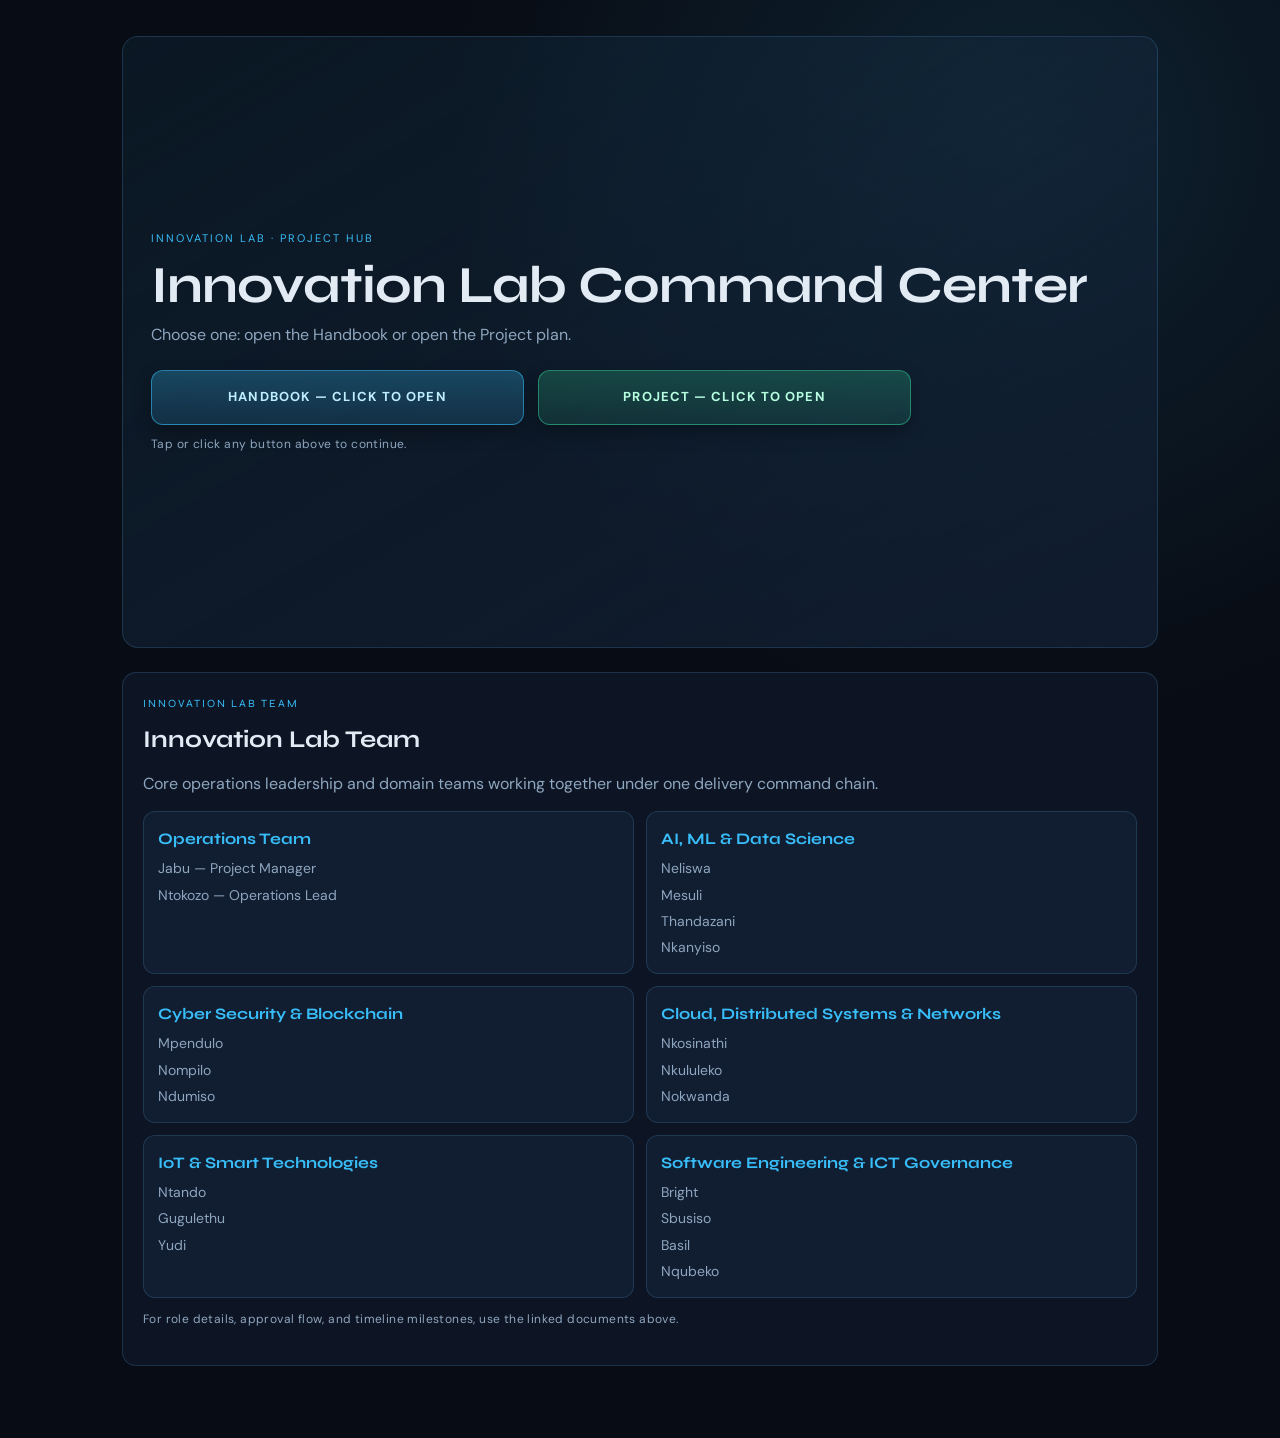
==== index.html @ 0b96ee9b "project" ====
<!DOCTYPE html>
<html lang="en">
<head>
<meta charset="UTF-8">
<meta name="viewport" content="width=device-width, initial-scale=1.0">
<title>Innovation Lab Hub</title>
<meta name="description" content="Innovation Lab project hub with quick access to the Operations Handbook, AgriChain AI plan, and team structure.">
<meta name="keywords" content="Innovation Lab, project hub, operations handbook, AgriChain AI, team structure">
<meta name="author" content="Innovation Lab Operations Team">
<meta name="robots" content="index, follow">
<meta name="theme-color" content="#080c14">
<link rel="icon" type="image/svg+xml" href="data:image/svg+xml,%3Csvg xmlns='http://www.w3.org/2000/svg' viewBox='0 0 64 64'%3E%3Crect width='64' height='64' rx='12' fill='%23080c14'/%3E%3Cpath d='M16 48V16h7l18 20V16h7v32h-7L23 28v20z' fill='%2338bdf8'/%3E%3C/svg%3E">
<link href="https://fonts.googleapis.com/css2?family=Syne:wght@500;700;800&family=DM+Sans:wght@400;500;700&display=swap" rel="stylesheet">
<style>
  :root {
    --bg: #080c14;
    --surface: #0d1524;
    --surface2: #111d30;
    --border: rgba(99,179,237,0.18);
    --accent: #38bdf8;
    --accent2: #34d399;
    --text: #e2eaf4;
    --muted: #8ea6bf;
  }

  * { box-sizing: border-box; margin: 0; padding: 0; }

  body {
    font-family: 'DM Sans', sans-serif;
    background: radial-gradient(circle at 80% 10%, rgba(56,189,248,0.12), transparent 35%), var(--bg);
    color: var(--text);
    line-height: 1.6;
    min-height: 100vh;
  }

  .wrap {
    max-width: 1080px;
    margin: 0 auto;
    padding: 36px 22px 56px;
  }

  .hero {
    border: 1px solid var(--border);
    border-radius: 16px;
    padding: 32px 28px;
    background: linear-gradient(150deg, rgba(56,189,248,0.07), rgba(17,29,48,0.9));
    margin-bottom: 24px;
    min-height: 68vh;
    display: flex;
    flex-direction: column;
    justify-content: center;
  }

  .eyebrow {
    font-size: 11px;
    letter-spacing: 2px;
    text-transform: uppercase;
    color: var(--accent);
    margin-bottom: 10px;
  }

  h1 {
    font-family: 'Syne', sans-serif;
    font-size: clamp(34px, 6vw, 52px);
    line-height: 1.05;
    letter-spacing: -1px;
    margin-bottom: 10px;
  }

  .sub {
    color: var(--muted);
    max-width: 720px;
    margin-bottom: 22px;
  }

  .actions {
    display: grid;
    grid-template-columns: repeat(2, minmax(0, 1fr));
    gap: 14px;
    max-width: 760px;
  }

  .btn {
    display: inline-flex;
    align-items: center;
    justify-content: center;
    text-decoration: none;
    padding: 16px 18px;
    border-radius: 12px;
    font-size: 13px;
    letter-spacing: 1.1px;
    font-weight: 700;
    text-transform: uppercase;
    border: 1px solid transparent;
    transition: all 0.2s ease;
    cursor: pointer;
    box-shadow: 0 8px 18px rgba(0,0,0,0.28);
  }

  .btn-primary {
    background: linear-gradient(180deg, rgba(56,189,248,0.28), rgba(56,189,248,0.14));
    border-color: rgba(56,189,248,0.55);
    color: #bfefff;
  }

  .btn-secondary {
    background: linear-gradient(180deg, rgba(52,211,153,0.24), rgba(52,211,153,0.12));
    border-color: rgba(52,211,153,0.5);
    color: #b8ffe2;
  }

  .btn:hover {
    filter: brightness(1.08);
    transform: translateY(-2px) scale(1.01);
    box-shadow: 0 12px 22px rgba(0,0,0,0.35);
  }

  .btn:active {
    transform: translateY(0);
    box-shadow: 0 6px 14px rgba(0,0,0,0.28);
  }

  .section {
    background: var(--surface);
    border: 1px solid var(--border);
    border-radius: 14px;
    padding: 22px 20px;
    margin-bottom: 16px;
  }

  .team-title {
    font-family: 'Syne', sans-serif;
    font-size: 11px;
    letter-spacing: 2px;
    text-transform: uppercase;
    color: var(--accent);
    margin-bottom: 8px;
  }

  .tap-hint {
    margin-top: 10px;
    font-size: 12px;
    color: var(--muted);
    letter-spacing: 0.4px;
  }

  .section h2 {
    font-family: 'Syne', sans-serif;
    font-size: 24px;
    margin-bottom: 12px;
  }

  .section p {
    color: var(--muted);
    margin-bottom: 14px;
  }

  .grid {
    display: grid;
    grid-template-columns: repeat(2, minmax(0, 1fr));
    gap: 12px;
  }

  .card {
    background: var(--surface2);
    border: 1px solid var(--border);
    border-radius: 12px;
    padding: 14px;
  }

  .card h3 {
    font-family: 'Syne', sans-serif;
    font-size: 16px;
    margin-bottom: 6px;
    color: var(--accent);
  }

  .card ul {
    list-style: none;
    color: var(--muted);
    font-size: 14px;
    display: flex;
    flex-direction: column;
    gap: 4px;
  }

  .footer-note {
    margin-top: 12px;
    font-size: 12px;
    color: var(--muted);
    letter-spacing: 0.4px;
  }

  @media (max-width: 760px) {
    .wrap { padding: 24px 16px 40px; }
    .hero {
      padding: 24px 18px;
      min-height: 86vh;
      justify-content: flex-start;
    }
    .sub { font-size: 14px; margin-bottom: 16px; }
    .actions { grid-template-columns: 1fr; width: 100%; gap: 10px; }
    .grid { grid-template-columns: 1fr; }
    .btn { width: 100%; min-height: 54px; font-size: 14px; }
    .section { padding: 18px 14px; }
  }
</style>
</head>
<body>
  <main class="wrap">
    <section class="hero">
      <div class="eyebrow">Innovation Lab · Project Hub</div>
      <h1>Innovation Lab Command Center</h1>
      <p class="sub">Choose one: open the Handbook or open the Project plan.</p>
      <div class="actions">
        <a class="btn btn-primary" href="innovation_lab_handbook.html">Handbook — Click to Open</a>
        <a class="btn btn-secondary" href="agrichain.html">Project — Click to Open</a>
      </div>
      <p class="tap-hint">Tap or click any button above to continue.</p>
    </section>

    <section class="section">
      <div class="team-title">Innovation Lab Team</div>
      <h2>Innovation Lab Team</h2>
      <p>Core operations leadership and domain teams working together under one delivery command chain.</p>
      <div class="grid">
        <article class="card">
          <h3>Operations Team</h3>
          <ul>
            <li>Jabu — Project Manager</li>
            <li>Ntokozo — Operations Lead</li>
          </ul>
        </article>
        <article class="card">
          <h3>AI, ML &amp; Data Science</h3>
          <ul>
            <li>Neliswa</li>
            <li>Mesuli</li>
            <li>Thandazani</li>
            <li>Nkanyiso</li>
          </ul>
        </article>
        <article class="card">
          <h3>Cyber Security &amp; Blockchain</h3>
          <ul>
            <li>Mpendulo</li>
            <li>Nompilo</li>
            <li>Ndumiso</li>
          </ul>
        </article>
        <article class="card">
          <h3>Cloud, Distributed Systems &amp; Networks</h3>
          <ul>
            <li>Nkosinathi</li>
            <li>Nkululeko</li>
            <li>Nokwanda</li>
          </ul>
        </article>
        <article class="card">
          <h3>IoT &amp; Smart Technologies</h3>
          <ul>
            <li>Ntando</li>
            <li>Gugulethu</li>
            <li>Yudi</li>
          </ul>
        </article>
        <article class="card">
          <h3>Software Engineering &amp; ICT Governance</h3>
          <ul>
            <li>Bright</li>
            <li>Sbusiso</li>
            <li>Basil</li>
            <li>Nqubeko</li>
          </ul>
        </article>
      </div>
      <p class="footer-note">For role details, approval flow, and timeline milestones, use the linked documents above.</p>
    </section>
  </main>
</body>
</html>
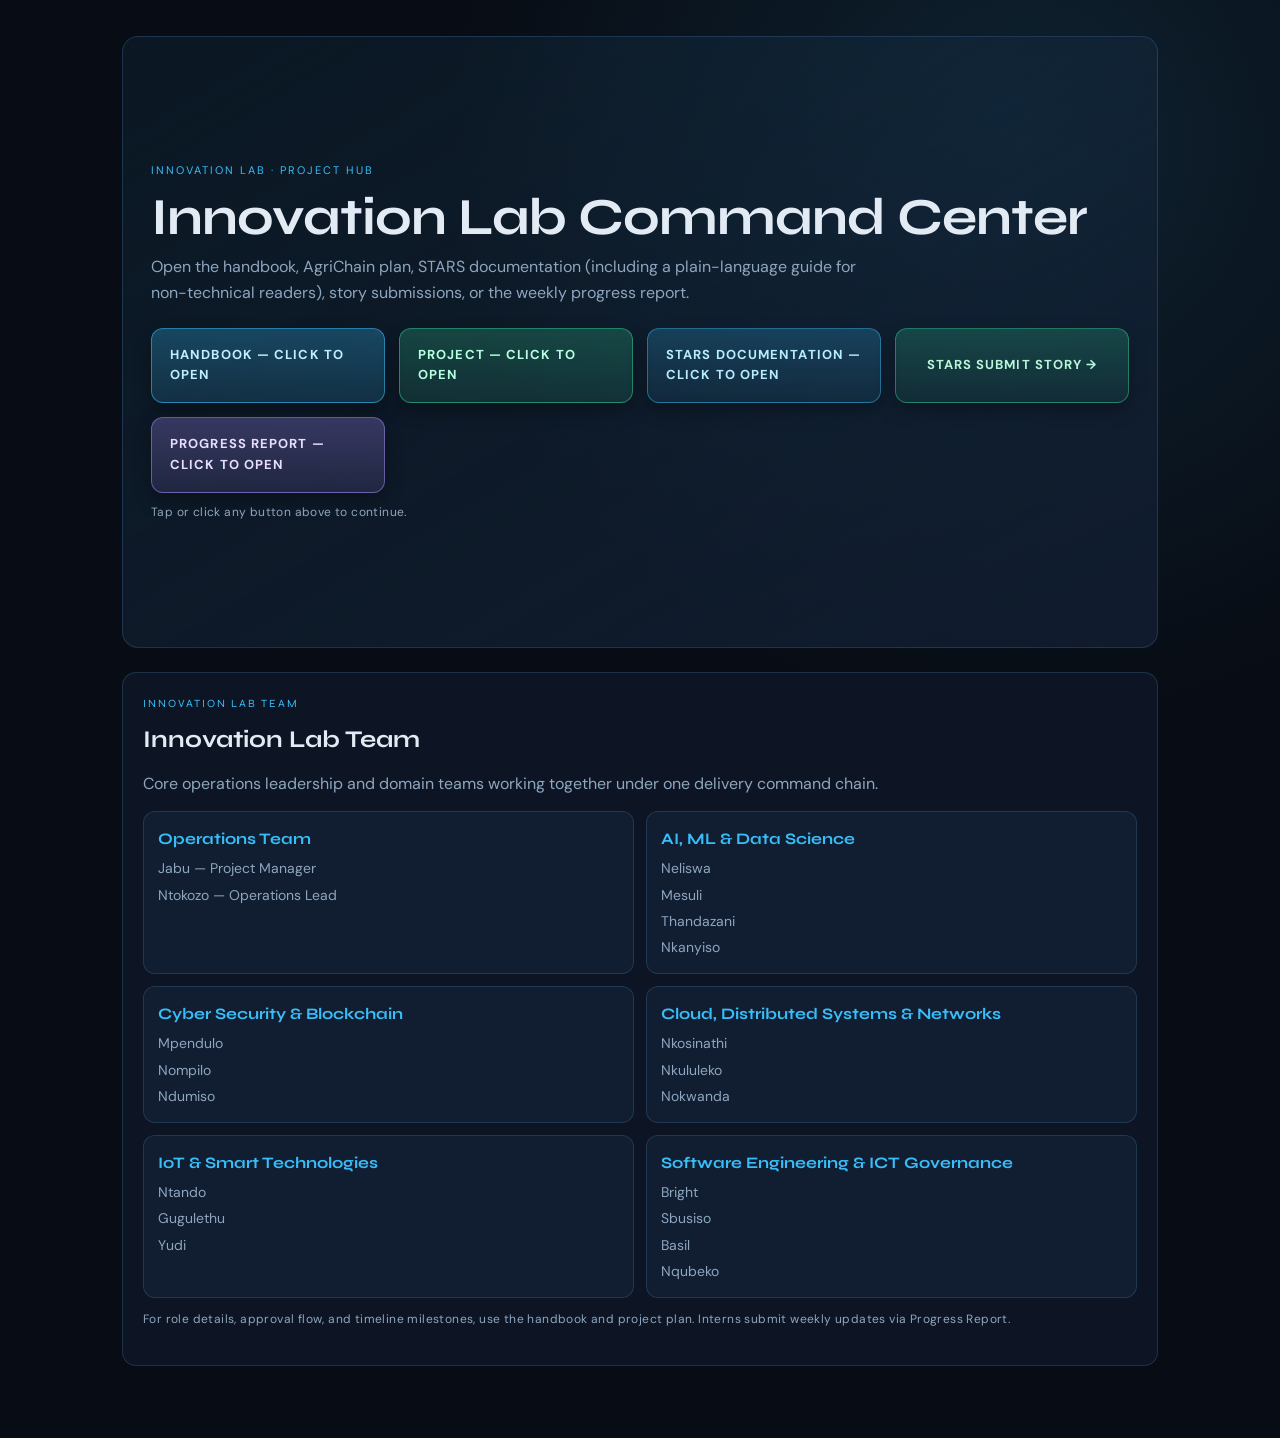
==== commit 277a5169: "ALL" ====
--- a/index.html
+++ b/index.html
@@ -4,7 +4,7 @@
 <meta charset="UTF-8">
 <meta name="viewport" content="width=device-width, initial-scale=1.0">
 <title>Innovation Lab Hub</title>
-<meta name="description" content="Innovation Lab project hub with quick access to the Operations Handbook, AgriChain AI plan, and team structure.">
+<meta name="description" content="Innovation Lab project hub with quick access to the Operations Handbook, AgriChain plan, intern progress reporting, and team structure.">
 <meta name="keywords" content="Innovation Lab, project hub, operations handbook, AgriChain AI, team structure">
 <meta name="author" content="Innovation Lab Operations Team">
 <meta name="robots" content="index, follow">
@@ -75,9 +75,9 @@
 
   .actions {
     display: grid;
-    grid-template-columns: repeat(2, minmax(0, 1fr));
+    grid-template-columns: repeat(auto-fit, minmax(200px, 1fr));
     gap: 14px;
-    max-width: 760px;
+    max-width: 100%;
   }
 
   .btn {
@@ -109,6 +109,18 @@
     color: #b8ffe2;
   }
 
+  .btn-report {
+    background: linear-gradient(180deg, rgba(167,139,250,0.28), rgba(167,139,250,0.12));
+    border-color: rgba(167,139,250,0.5);
+    color: #e9ddff;
+  }
+
+  .btn-stars {
+    background: linear-gradient(180deg, rgba(56,189,248,0.22), rgba(56,189,248,0.08));
+    border-color: rgba(56,189,248,0.45);
+    color: #b8ecff;
+  }
+
   .btn:hover {
     filter: brightness(1.08);
     transform: translateY(-2px) scale(1.01);
@@ -211,10 +223,13 @@
     <section class="hero">
       <div class="eyebrow">Innovation Lab · Project Hub</div>
       <h1>Innovation Lab Command Center</h1>
-      <p class="sub">Choose one: open the Handbook or open the Project plan.</p>
+      <p class="sub">Open the handbook, AgriChain plan, STARS documentation (including a plain-language guide for non-technical readers), story submissions, or the weekly progress report.</p>
       <div class="actions">
         <a class="btn btn-primary" href="innovation_lab_handbook.html">Handbook — Click to Open</a>
         <a class="btn btn-secondary" href="agrichain.html">Project — Click to Open</a>
+        <a class="btn btn-stars" href="stars-supabase.html">STARS Documentation — Click to Open</a>
+        <a class="btn btn-stars" href="stars-submit.html" style="background:linear-gradient(180deg,rgba(52,211,153,0.22),rgba(52,211,153,0.08));border-color:rgba(52,211,153,0.45);color:#b8f5d8">STARS Submit Story →</a>
+        <a class="btn btn-report" href="new.html">Progress Report — Click to Open</a>
       </div>
       <p class="tap-hint">Tap or click any button above to continue.</p>
     </section>
@@ -274,7 +289,7 @@
           </ul>
         </article>
       </div>
-      <p class="footer-note">For role details, approval flow, and timeline milestones, use the linked documents above.</p>
+      <p class="footer-note">For role details, approval flow, and timeline milestones, use the handbook and project plan. Interns submit weekly updates via Progress Report.</p>
     </section>
   </main>
 </body>
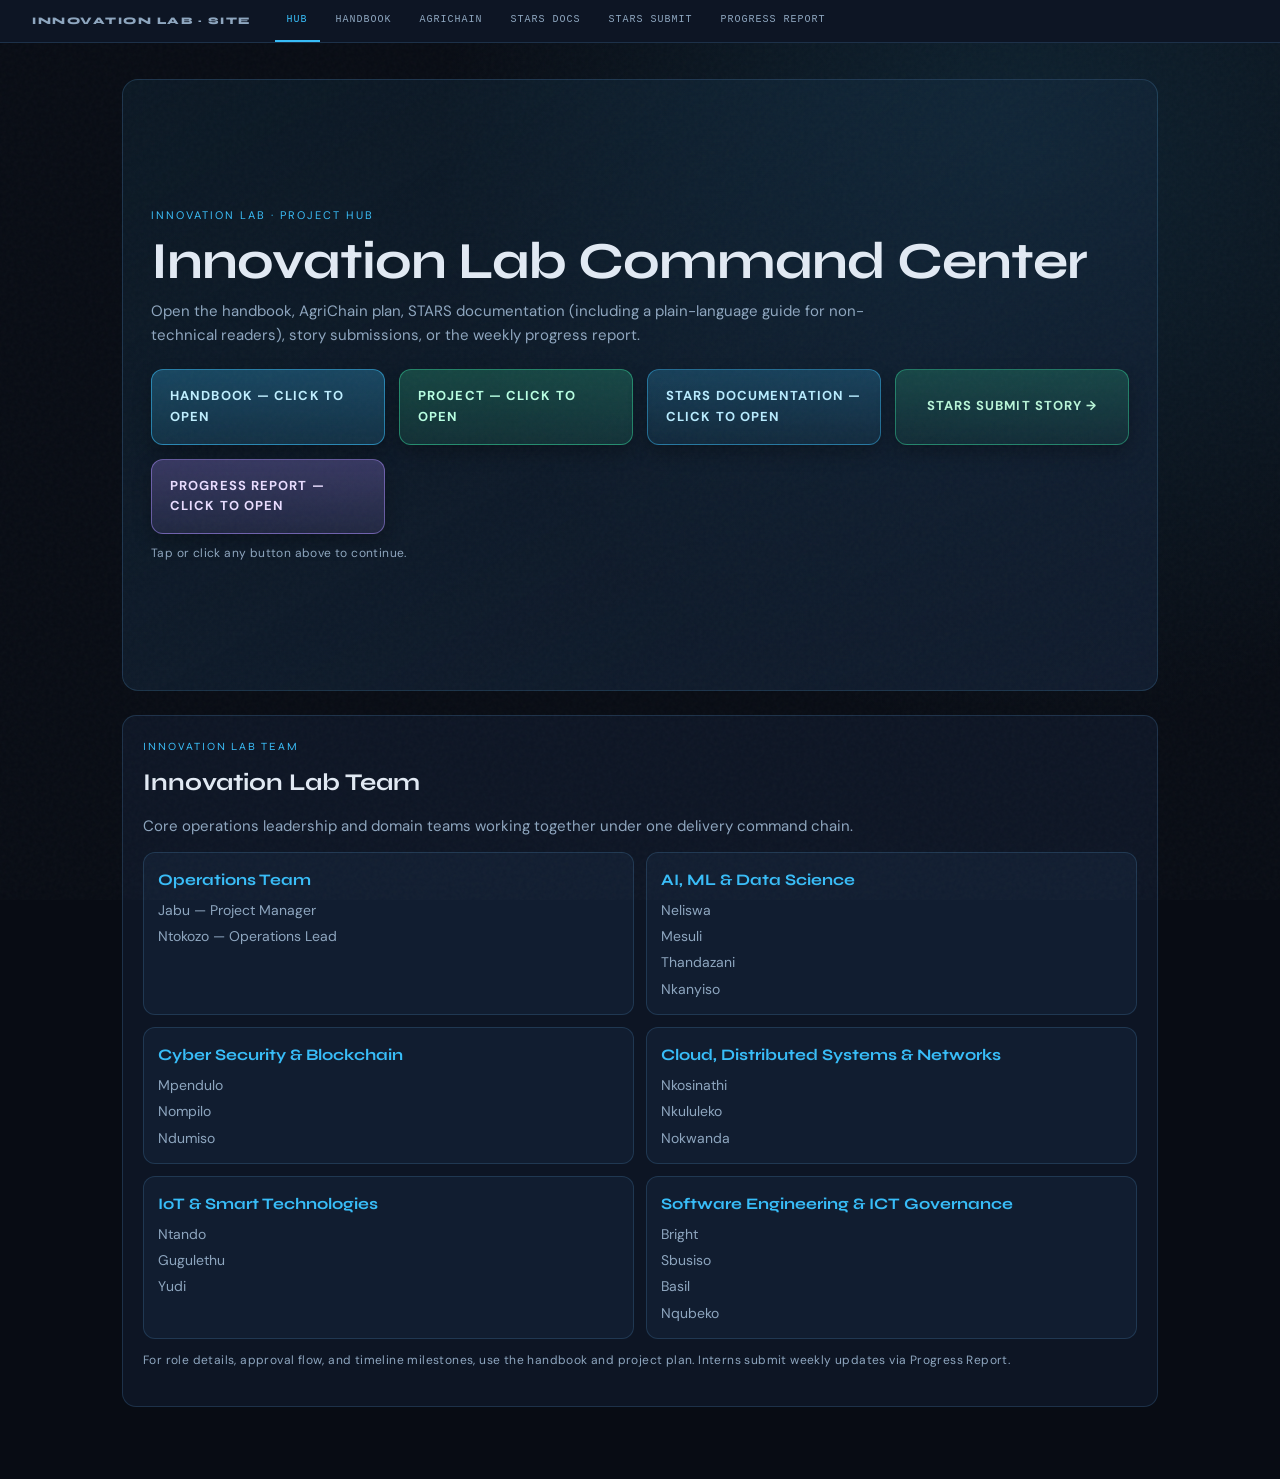
==== commit c7bfc61d: "TET" ====
--- a/index.html
+++ b/index.html
@@ -11,6 +11,8 @@
 <meta name="theme-color" content="#080c14">
 <link rel="icon" type="image/svg+xml" href="data:image/svg+xml,%3Csvg xmlns='http://www.w3.org/2000/svg' viewBox='0 0 64 64'%3E%3Crect width='64' height='64' rx='12' fill='%23080c14'/%3E%3Cpath d='M16 48V16h7l18 20V16h7v32h-7L23 28v20z' fill='%2338bdf8'/%3E%3C/svg%3E">
 <link href="https://fonts.googleapis.com/css2?family=Syne:wght@500;700;800&family=DM+Sans:wght@400;500;700&display=swap" rel="stylesheet">
+<link rel="stylesheet" href="css/theme.css">
+<link rel="stylesheet" href="css/site-nav.css">
 <style>
   :root {
     --bg: #080c14;
@@ -218,7 +220,8 @@
   }
 </style>
 </head>
-<body>
+<body data-lab-page="index">
+  <div id="lab-site-nav"></div>
   <main class="wrap">
     <section class="hero">
       <div class="eyebrow">Innovation Lab · Project Hub</div>
@@ -292,5 +295,6 @@
       <p class="footer-note">For role details, approval flow, and timeline milestones, use the handbook and project plan. Interns submit weekly updates via Progress Report.</p>
     </section>
   </main>
+<script src="js/site-nav.js"></script>
 </body>
 </html>
--- a/css/theme.css
+++ b/css/theme.css
@@ -0,0 +1,75 @@
+/* Shared Innovation Lab / AgriChain theme */
+:root {
+  --bg:       #080c14;
+  --bg2:      #0d1524;
+  --bg3:      #111d30;
+  --surface:  #0d1524;
+  --surface2: #111d30;
+  --line:     rgba(99, 179, 237, 0.12);
+  --muted:    #7a94b0;
+  --text:     #e2eaf4;
+  --text2:    #9eb2c9;
+  --white:    #f4f8ff;
+
+  --green:    #38bdf8;
+  --green2:   #0ea5e9;
+  --lime:     #34d399;
+  --amber:    #f59e0b;
+  --red:      #f87171;
+  --blue:     #38bdf8;
+  --purple:   #60a5fa;
+  --orange:   #f59e0b;
+
+  --t1: #c084fc;
+  --t1b: #1e1530;
+  --t2: #f05252;
+  --t2b: #1e1010;
+  --t3: #60a5fa;
+  --t3b: #0f1a2a;
+  --t4: #3ddc84;
+  --t4b: #0e2018;
+  --t5: #f0b429;
+  --t5b: #1e1a0a;
+
+  /* Aliases for reporting / hub pages */
+  --card:     var(--bg3);
+  --border:   var(--line);
+  --accent:   var(--green);
+  --accent2:  var(--green2);
+  --gold:     var(--amber);
+  --danger:   var(--red);
+  --warn:     var(--amber);
+  --info:     var(--blue);
+  --radius:   14px;
+  --font-head: 'Syne', sans-serif;
+  --font-body: 'Literata', Georgia, serif;
+  --font-mono: 'DM Mono', monospace;
+}
+
+*, *::before, *::after {
+  box-sizing: border-box;
+  margin: 0;
+  padding: 0;
+}
+
+html {
+  scroll-behavior: smooth;
+}
+
+body {
+  background: var(--bg);
+  color: var(--text);
+  font-family: var(--font-body);
+  font-size: 15px;
+  line-height: 1.7;
+  min-height: 100vh;
+}
+
+body::before {
+  content: '';
+  position: fixed;
+  inset: 0;
+  z-index: 0;
+  background-image: url("data:image/svg+xml,%3Csvg viewBox='0 0 256 256' xmlns='http://www.w3.org/2000/svg'%3E%3Cfilter id='n'%3E%3CfeTurbulence type='fractalNoise' baseFrequency='0.9' numOctaves='4' stitchTiles='stitch'/%3E%3C/filter%3E%3Crect width='100%25' height='100%25' filter='url(%23n)' opacity='0.03'/%3E%3C/svg%3E");
+  pointer-events: none;
+}
--- a/css/site-nav.css
+++ b/css/site-nav.css
@@ -0,0 +1,66 @@
+/* Shared Innovation Lab site navigation */
+.lab-site-nav {
+  position: relative;
+  z-index: 200;
+  background: var(--bg2, #0d1117);
+  border-bottom: 1px solid var(--border, #1e2d3d);
+}
+
+.lab-site-nav-inner {
+  max-width: 1300px;
+  margin: 0 auto;
+  padding: 0 clamp(1rem, 4vw, 2rem);
+  display: flex;
+  align-items: center;
+  gap: 4px;
+  overflow-x: auto;
+  scrollbar-width: none;
+}
+
+.lab-site-nav-inner::-webkit-scrollbar {
+  display: none;
+}
+
+.lab-site-nav-brand {
+  font-family: var(--font-head, 'Syne', sans-serif);
+  font-size: 10px;
+  font-weight: 800;
+  letter-spacing: 1.5px;
+  text-transform: uppercase;
+  color: var(--muted, #4a6080);
+  padding: 12px 12px 12px 0;
+  margin-right: 8px;
+  white-space: nowrap;
+  text-decoration: none;
+  flex-shrink: 0;
+}
+
+.lab-site-nav-brand:hover {
+  color: var(--accent, #38bdf8);
+}
+
+.lab-site-nav a.lab-nav-link {
+  font-family: var(--font-mono, monospace);
+  font-size: 10px;
+  letter-spacing: 1px;
+  text-transform: uppercase;
+  color: var(--muted, #4a6080);
+  text-decoration: none;
+  padding: 12px 12px;
+  border-bottom: 2px solid transparent;
+  white-space: nowrap;
+  transition: color 0.2s, border-color 0.2s;
+}
+
+.lab-site-nav a.lab-nav-link:hover {
+  color: var(--text, #c8d8e8);
+}
+
+.lab-site-nav a.lab-nav-link[aria-current="page"] {
+  color: var(--accent, #38bdf8);
+  border-bottom-color: var(--accent, #38bdf8);
+}
+
+@media (max-width: 640px) {
+  .lab-site-nav-brand span { display: none; }
+}
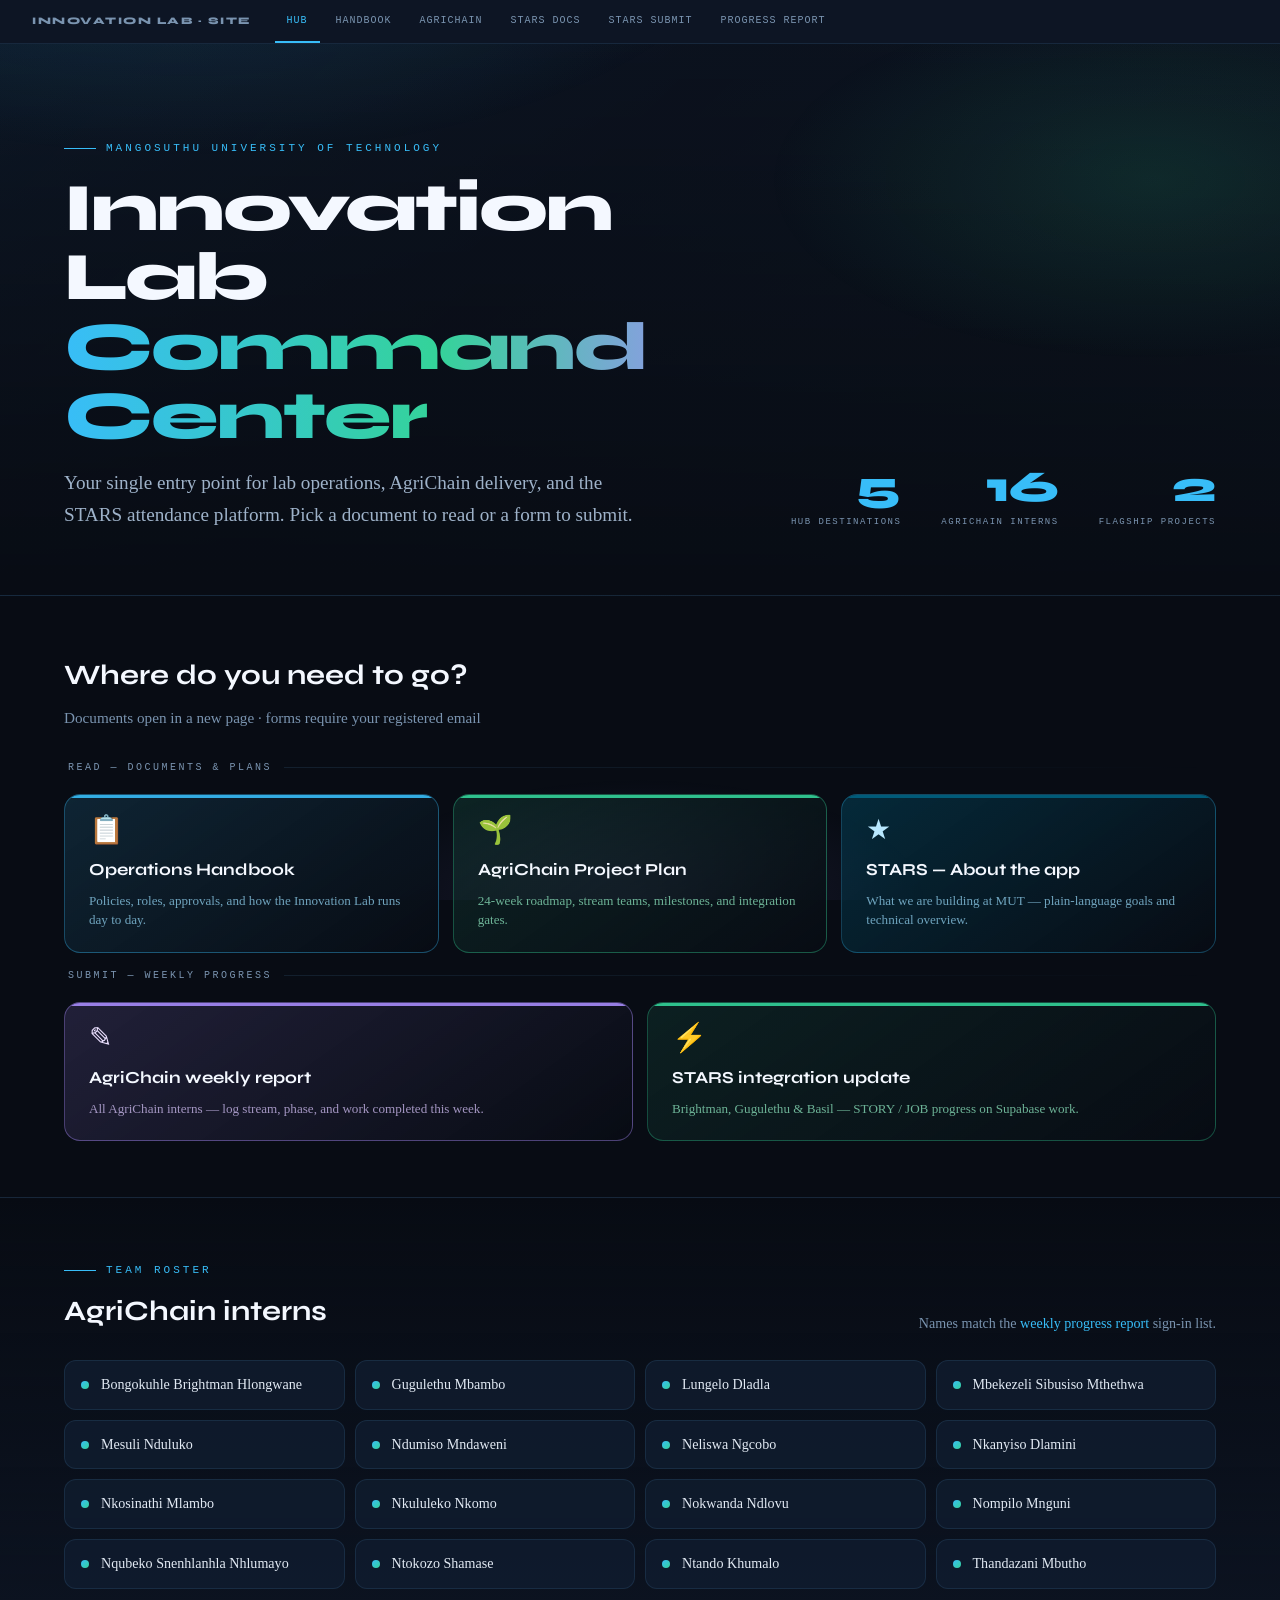
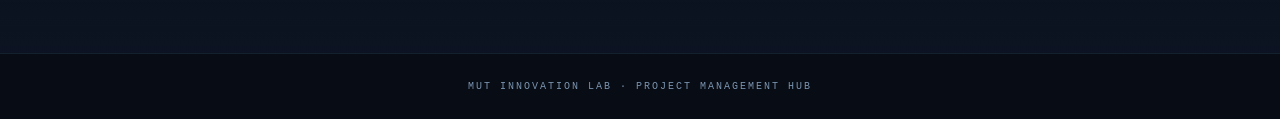
==== commit fdb9ccd9: "NEW" ====
--- a/index.html
+++ b/index.html
@@ -4,297 +4,130 @@
 <meta charset="UTF-8">
 <meta name="viewport" content="width=device-width, initial-scale=1.0">
 <title>Innovation Lab Hub</title>
-<meta name="description" content="Innovation Lab project hub with quick access to the Operations Handbook, AgriChain plan, intern progress reporting, and team structure.">
-<meta name="keywords" content="Innovation Lab, project hub, operations handbook, AgriChain AI, team structure">
-<meta name="author" content="Innovation Lab Operations Team">
-<meta name="robots" content="index, follow">
+<meta name="description" content="Innovation Lab project hub — handbook, AgriChain plan, STARS documentation, intern progress reporting.">
 <meta name="theme-color" content="#080c14">
 <link rel="icon" type="image/svg+xml" href="data:image/svg+xml,%3Csvg xmlns='http://www.w3.org/2000/svg' viewBox='0 0 64 64'%3E%3Crect width='64' height='64' rx='12' fill='%23080c14'/%3E%3Cpath d='M16 48V16h7l18 20V16h7v32h-7L23 28v20z' fill='%2338bdf8'/%3E%3C/svg%3E">
-<link href="https://fonts.googleapis.com/css2?family=Syne:wght@500;700;800&family=DM+Sans:wght@400;500;700&display=swap" rel="stylesheet">
+<link href="https://fonts.googleapis.com/css2?family=Syne:wght@500;600;700;800&family=DM+Sans:wght@400;500;600;700&display=swap" rel="stylesheet">
 <link rel="stylesheet" href="css/theme.css">
 <link rel="stylesheet" href="css/site-nav.css">
-<style>
-  :root {
-    --bg: #080c14;
-    --surface: #0d1524;
-    --surface2: #111d30;
-    --border: rgba(99,179,237,0.18);
-    --accent: #38bdf8;
-    --accent2: #34d399;
-    --text: #e2eaf4;
-    --muted: #8ea6bf;
-  }
+<link rel="stylesheet" href="css/index-hub.css">
+</head>
+<body class="hub-page" data-lab-page="index">
+  <div id="lab-site-nav"></div>
 
-  * { box-sizing: border-box; margin: 0; padding: 0; }
+  <header class="hub-hero">
+    <div class="hub-hero-inner">
+      <div class="hub-hero-grid">
+        <div>
+          <div class="hub-eyebrow">Mangosuthu University of Technology</div>
+          <h1>Innovation Lab<br><span>Command Center</span></h1>
+          <p class="hub-tagline">Your single entry point for lab operations, AgriChain delivery, and the STARS attendance platform. Pick a document to read or a form to submit.</p>
+        </div>
+        <div class="hub-stats" aria-hidden="true">
+          <div class="hub-stat">
+            <div class="hub-stat-num"><em>5</em></div>
+            <div class="hub-stat-label">Hub destinations</div>
+          </div>
+          <div class="hub-stat">
+            <div class="hub-stat-num"><em>16</em></div>
+            <div class="hub-stat-label">AgriChain interns</div>
+          </div>
+          <div class="hub-stat">
+            <div class="hub-stat-num"><em>2</em></div>
+            <div class="hub-stat-label">Flagship projects</div>
+          </div>
+        </div>
+      </div>
+    </div>
+  </header>
 
-  body {
-    font-family: 'DM Sans', sans-serif;
-    background: radial-gradient(circle at 80% 10%, rgba(56,189,248,0.12), transparent 35%), var(--bg);
-    color: var(--text);
-    line-height: 1.6;
-    min-height: 100vh;
-  }
+  <main>
+    <section class="hub-portals" aria-labelledby="portals-heading">
+      <div class="hub-section-head">
+        <h2 id="portals-heading">Where do you need to go?</h2>
+        <p>Documents open in a new page · forms require your registered email</p>
+      </div>
 
-  .wrap {
-    max-width: 1080px;
-    margin: 0 auto;
-    padding: 36px 22px 56px;
-  }
+      <div class="hub-portal-grid">
+        <div class="hub-block-label">Read — documents &amp; plans</div>
 
-  .hero {
-    border: 1px solid var(--border);
-    border-radius: 16px;
-    padding: 32px 28px;
-    background: linear-gradient(150deg, rgba(56,189,248,0.07), rgba(17,29,48,0.9));
-    margin-bottom: 24px;
-    min-height: 68vh;
-    display: flex;
-    flex-direction: column;
-    justify-content: center;
-  }
+        <a class="hub-card hub-card--read hub-card--handbook" href="innovation_lab_handbook.html">
+          <span class="hub-card-icon" aria-hidden="true">📋</span>
+          <div>
+            <div class="hub-card-title">Operations Handbook</div>
+            <div class="hub-card-desc">Policies, roles, approvals, and how the Innovation Lab runs day to day.</div>
+          </div>
+        </a>
 
-  .eyebrow {
-    font-size: 11px;
-    letter-spacing: 2px;
-    text-transform: uppercase;
-    color: var(--accent);
-    margin-bottom: 10px;
-  }
+        <a class="hub-card hub-card--read hub-card--agri" href="agrichain.html">
+          <span class="hub-card-icon" aria-hidden="true">🌱</span>
+          <div>
+            <div class="hub-card-title">AgriChain Project Plan</div>
+            <div class="hub-card-desc">24-week roadmap, stream teams, milestones, and integration gates.</div>
+          </div>
+        </a>
 
-  h1 {
-    font-family: 'Syne', sans-serif;
-    font-size: clamp(34px, 6vw, 52px);
-    line-height: 1.05;
-    letter-spacing: -1px;
-    margin-bottom: 10px;
-  }
+        <a class="hub-card hub-card--read hub-card--stars" href="stars-supabase.html">
+          <span class="hub-card-icon" aria-hidden="true">★</span>
+          <div>
+            <div class="hub-card-title">STARS — About the app</div>
+            <div class="hub-card-desc">What we are building at MUT — plain-language goals and technical overview.</div>
+          </div>
+        </a>
 
-  .sub {
-    color: var(--muted);
-    max-width: 720px;
-    margin-bottom: 22px;
-  }
+        <div class="hub-block-label">Submit — weekly progress</div>
 
-  .actions {
-    display: grid;
-    grid-template-columns: repeat(auto-fit, minmax(200px, 1fr));
-    gap: 14px;
-    max-width: 100%;
-  }
+        <a class="hub-card hub-card--submit hub-card--report" href="new.html">
+          <span class="hub-card-icon" aria-hidden="true">✎</span>
+          <div>
+            <div class="hub-card-title">AgriChain weekly report</div>
+            <div class="hub-card-desc">All AgriChain interns — log stream, phase, and work completed this week.</div>
+          </div>
+        </a>
 
-  .btn {
-    display: inline-flex;
-    align-items: center;
-    justify-content: center;
-    text-decoration: none;
-    padding: 16px 18px;
-    border-radius: 12px;
-    font-size: 13px;
-    letter-spacing: 1.1px;
-    font-weight: 700;
-    text-transform: uppercase;
-    border: 1px solid transparent;
-    transition: all 0.2s ease;
-    cursor: pointer;
-    box-shadow: 0 8px 18px rgba(0,0,0,0.28);
-  }
-
-  .btn-primary {
-    background: linear-gradient(180deg, rgba(56,189,248,0.28), rgba(56,189,248,0.14));
-    border-color: rgba(56,189,248,0.55);
-    color: #bfefff;
-  }
-
-  .btn-secondary {
-    background: linear-gradient(180deg, rgba(52,211,153,0.24), rgba(52,211,153,0.12));
-    border-color: rgba(52,211,153,0.5);
-    color: #b8ffe2;
-  }
-
-  .btn-report {
-    background: linear-gradient(180deg, rgba(167,139,250,0.28), rgba(167,139,250,0.12));
-    border-color: rgba(167,139,250,0.5);
-    color: #e9ddff;
-  }
-
-  .btn-stars {
-    background: linear-gradient(180deg, rgba(56,189,248,0.22), rgba(56,189,248,0.08));
-    border-color: rgba(56,189,248,0.45);
-    color: #b8ecff;
-  }
-
-  .btn:hover {
-    filter: brightness(1.08);
-    transform: translateY(-2px) scale(1.01);
-    box-shadow: 0 12px 22px rgba(0,0,0,0.35);
-  }
-
-  .btn:active {
-    transform: translateY(0);
-    box-shadow: 0 6px 14px rgba(0,0,0,0.28);
-  }
-
-  .section {
-    background: var(--surface);
-    border: 1px solid var(--border);
-    border-radius: 14px;
-    padding: 22px 20px;
-    margin-bottom: 16px;
-  }
-
-  .team-title {
-    font-family: 'Syne', sans-serif;
-    font-size: 11px;
-    letter-spacing: 2px;
-    text-transform: uppercase;
-    color: var(--accent);
-    margin-bottom: 8px;
-  }
-
-  .tap-hint {
-    margin-top: 10px;
-    font-size: 12px;
-    color: var(--muted);
-    letter-spacing: 0.4px;
-  }
-
-  .section h2 {
-    font-family: 'Syne', sans-serif;
-    font-size: 24px;
-    margin-bottom: 12px;
-  }
-
-  .section p {
-    color: var(--muted);
-    margin-bottom: 14px;
-  }
-
-  .grid {
-    display: grid;
-    grid-template-columns: repeat(2, minmax(0, 1fr));
-    gap: 12px;
-  }
-
-  .card {
-    background: var(--surface2);
-    border: 1px solid var(--border);
-    border-radius: 12px;
-    padding: 14px;
-  }
-
-  .card h3 {
-    font-family: 'Syne', sans-serif;
-    font-size: 16px;
-    margin-bottom: 6px;
-    color: var(--accent);
-  }
-
-  .card ul {
-    list-style: none;
-    color: var(--muted);
-    font-size: 14px;
-    display: flex;
-    flex-direction: column;
-    gap: 4px;
-  }
-
-  .footer-note {
-    margin-top: 12px;
-    font-size: 12px;
-    color: var(--muted);
-    letter-spacing: 0.4px;
-  }
-
-  @media (max-width: 760px) {
-    .wrap { padding: 24px 16px 40px; }
-    .hero {
-      padding: 24px 18px;
-      min-height: 86vh;
-      justify-content: flex-start;
-    }
-    .sub { font-size: 14px; margin-bottom: 16px; }
-    .actions { grid-template-columns: 1fr; width: 100%; gap: 10px; }
-    .grid { grid-template-columns: 1fr; }
-    .btn { width: 100%; min-height: 54px; font-size: 14px; }
-    .section { padding: 18px 14px; }
-  }
-</style>
-</head>
-<body data-lab-page="index">
-  <div id="lab-site-nav"></div>
-  <main class="wrap">
-    <section class="hero">
-      <div class="eyebrow">Innovation Lab · Project Hub</div>
-      <h1>Innovation Lab Command Center</h1>
-      <p class="sub">Open the handbook, AgriChain plan, STARS documentation (including a plain-language guide for non-technical readers), story submissions, or the weekly progress report.</p>
-      <div class="actions">
-        <a class="btn btn-primary" href="innovation_lab_handbook.html">Handbook — Click to Open</a>
-        <a class="btn btn-secondary" href="agrichain.html">Project — Click to Open</a>
-        <a class="btn btn-stars" href="stars-supabase.html">STARS Documentation — Click to Open</a>
-        <a class="btn btn-stars" href="stars-submit.html" style="background:linear-gradient(180deg,rgba(52,211,153,0.22),rgba(52,211,153,0.08));border-color:rgba(52,211,153,0.45);color:#b8f5d8">STARS Submit Story →</a>
-        <a class="btn btn-report" href="new.html">Progress Report — Click to Open</a>
+        <a class="hub-card hub-card--submit hub-card--stars-submit" href="stars-submit.html">
+          <span class="hub-card-icon" aria-hidden="true">⚡</span>
+          <div>
+            <div class="hub-card-title">STARS integration update</div>
+            <div class="hub-card-desc">Brightman, Gugulethu &amp; Basil — STORY / JOB progress on Supabase work.</div>
+          </div>
+        </a>
       </div>
-      <p class="tap-hint">Tap or click any button above to continue.</p>
     </section>
 
-    <section class="section">
-      <div class="team-title">Innovation Lab Team</div>
-      <h2>Innovation Lab Team</h2>
-      <p>Core operations leadership and domain teams working together under one delivery command chain.</p>
-      <div class="grid">
-        <article class="card">
-          <h3>Operations Team</h3>
-          <ul>
-            <li>Jabu — Project Manager</li>
-            <li>Ntokozo — Operations Lead</li>
-          </ul>
-        </article>
-        <article class="card">
-          <h3>AI, ML &amp; Data Science</h3>
-          <ul>
-            <li>Neliswa</li>
-            <li>Mesuli</li>
-            <li>Thandazani</li>
-            <li>Nkanyiso</li>
-          </ul>
-        </article>
-        <article class="card">
-          <h3>Cyber Security &amp; Blockchain</h3>
-          <ul>
-            <li>Mpendulo</li>
-            <li>Nompilo</li>
-            <li>Ndumiso</li>
-          </ul>
-        </article>
-        <article class="card">
-          <h3>Cloud, Distributed Systems &amp; Networks</h3>
-          <ul>
-            <li>Nkosinathi</li>
-            <li>Nkululeko</li>
-            <li>Nokwanda</li>
-          </ul>
-        </article>
-        <article class="card">
-          <h3>IoT &amp; Smart Technologies</h3>
-          <ul>
-            <li>Ntando</li>
-            <li>Gugulethu</li>
-            <li>Yudi</li>
-          </ul>
-        </article>
-        <article class="card">
-          <h3>Software Engineering &amp; ICT Governance</h3>
-          <ul>
-            <li>Bright</li>
-            <li>Sbusiso</li>
-            <li>Basil</li>
-            <li>Nqubeko</li>
-          </ul>
-        </article>
+    <section class="hub-team" aria-labelledby="team-heading">
+      <div class="hub-team-inner">
+        <div class="hub-team-header">
+          <div>
+            <div class="hub-eyebrow" style="margin-bottom:0.5rem">Team roster</div>
+            <h2 id="team-heading">AgriChain interns</h2>
+          </div>
+          <p>Names match the <a href="new.html">weekly progress report</a> sign-in list.</p>
+        </div>
+        <ul class="hub-name-grid">
+          <li class="hub-name-chip">Bongokuhle Brightman Hlongwane</li>
+          <li class="hub-name-chip">Gugulethu Mbambo</li>
+          <li class="hub-name-chip">Lungelo Dladla</li>
+          <li class="hub-name-chip">Mbekezeli Sibusiso Mthethwa</li>
+          <li class="hub-name-chip">Mesuli Nduluko</li>
+          <li class="hub-name-chip">Ndumiso Mndaweni</li>
+          <li class="hub-name-chip">Neliswa Ngcobo</li>
+          <li class="hub-name-chip">Nkanyiso Dlamini</li>
+          <li class="hub-name-chip">Nkosinathi Mlambo</li>
+          <li class="hub-name-chip">Nkululeko Nkomo</li>
+          <li class="hub-name-chip">Nokwanda Ndlovu</li>
+          <li class="hub-name-chip">Nompilo Mnguni</li>
+          <li class="hub-name-chip">Nqubeko Snenhlanhla Nhlumayo</li>
+          <li class="hub-name-chip">Ntokozo Shamase</li>
+          <li class="hub-name-chip">Ntando Khumalo</li>
+          <li class="hub-name-chip">Thandazani Mbutho</li>
+        </ul>
       </div>
-      <p class="footer-note">For role details, approval flow, and timeline milestones, use the handbook and project plan. Interns submit weekly updates via Progress Report.</p>
     </section>
   </main>
-<script src="js/site-nav.js"></script>
+
+  <footer class="hub-footer">MUT Innovation Lab · Project Management Hub</footer>
+
+  <script src="js/site-nav.js"></script>
 </body>
 </html>
--- a/css/index-hub.css
+++ b/css/index-hub.css
@@ -0,0 +1,403 @@
+/* Innovation Lab hub — full-width landing */
+.hub-page {
+  --hub-glow: rgba(56, 189, 248, 0.15);
+  --hub-glow-green: rgba(52, 211, 153, 0.12);
+  --hub-glow-purple: rgba(167, 139, 250, 0.12);
+  overflow-x: hidden;
+}
+
+.hub-page::before {
+  content: '';
+  position: fixed;
+  inset: 0;
+  background:
+    radial-gradient(ellipse 80% 50% at 15% -10%, var(--hub-glow), transparent 55%),
+    radial-gradient(ellipse 60% 40% at 90% 20%, var(--hub-glow-green), transparent 50%),
+    radial-gradient(ellipse 50% 30% at 50% 100%, var(--hub-glow-purple), transparent 45%);
+  pointer-events: none;
+  z-index: 0;
+}
+
+.hub-page main {
+  position: relative;
+  z-index: 1;
+}
+
+/* Full-width hero */
+.hub-hero {
+  width: 100%;
+  border-bottom: 1px solid var(--border);
+  background:
+    linear-gradient(180deg, rgba(13, 21, 36, 0.6) 0%, var(--bg) 100%),
+    linear-gradient(135deg, rgba(56, 189, 248, 0.08) 0%, transparent 40%, rgba(52, 211, 153, 0.06) 100%);
+  padding: clamp(3rem, 8vw, 5.5rem) clamp(1.25rem, 5vw, 4rem) clamp(2.5rem, 6vw, 4rem);
+}
+
+.hub-hero-inner {
+  width: 100%;
+  max-width: 1400px;
+  margin: 0 auto;
+}
+
+.hub-hero-grid {
+  display: grid;
+  grid-template-columns: 1fr auto;
+  gap: 2rem 3rem;
+  align-items: end;
+}
+
+.hub-eyebrow {
+  display: inline-flex;
+  align-items: center;
+  gap: 10px;
+  font-family: var(--font-mono);
+  font-size: 11px;
+  letter-spacing: 3px;
+  text-transform: uppercase;
+  color: var(--accent);
+  margin-bottom: 1rem;
+}
+
+.hub-eyebrow::before {
+  content: '';
+  width: 32px;
+  height: 1px;
+  background: var(--accent);
+}
+
+.hub-hero h1 {
+  font-family: var(--font-head);
+  font-size: clamp(2.5rem, 6.5vw, 4.25rem);
+  font-weight: 800;
+  line-height: 1.02;
+  letter-spacing: -0.03em;
+  color: var(--white);
+  margin-bottom: 1rem;
+}
+
+.hub-hero h1 span {
+  display: block;
+  background: linear-gradient(90deg, #38bdf8 0%, #34d399 55%, #a78bfa 100%);
+  -webkit-background-clip: text;
+  background-clip: text;
+  color: transparent;
+}
+
+.hub-tagline {
+  font-size: clamp(1rem, 2vw, 1.2rem);
+  color: var(--text2);
+  max-width: 36rem;
+  line-height: 1.65;
+  margin-bottom: 0;
+}
+
+.hub-stats {
+  display: flex;
+  flex-wrap: wrap;
+  gap: 1.5rem 2.5rem;
+  justify-content: flex-end;
+}
+
+.hub-stat {
+  text-align: right;
+}
+
+.hub-stat-num {
+  font-family: var(--font-head);
+  font-size: clamp(2rem, 4vw, 2.75rem);
+  font-weight: 800;
+  color: var(--white);
+  line-height: 1;
+}
+
+.hub-stat-num em {
+  font-style: normal;
+  color: var(--accent);
+}
+
+.hub-stat-label {
+  font-family: var(--font-mono);
+  font-size: 9px;
+  letter-spacing: 1.5px;
+  text-transform: uppercase;
+  color: var(--muted);
+  margin-top: 6px;
+}
+
+/* Portals — full width band */
+.hub-portals {
+  width: 100%;
+  padding: clamp(2rem, 5vw, 3.5rem) clamp(1.25rem, 5vw, 4rem);
+}
+
+.hub-section-head {
+  width: 100%;
+  max-width: 1400px;
+  margin: 0 auto 1.75rem;
+}
+
+.hub-section-head h2 {
+  font-family: var(--font-head);
+  font-size: clamp(1.35rem, 3vw, 1.75rem);
+  font-weight: 700;
+  color: var(--white);
+  margin-bottom: 0.35rem;
+}
+
+.hub-section-head p {
+  color: var(--muted);
+  font-size: 0.95rem;
+}
+
+.hub-portal-grid {
+  width: 100%;
+  max-width: 1400px;
+  margin: 0 auto;
+  display: grid;
+  grid-template-columns: repeat(12, 1fr);
+  gap: 14px;
+}
+
+.hub-block-label {
+  grid-column: 1 / -1;
+  font-family: var(--font-mono);
+  font-size: 10px;
+  letter-spacing: 2.5px;
+  text-transform: uppercase;
+  color: var(--muted);
+  padding: 0 4px 4px;
+  display: flex;
+  align-items: center;
+  gap: 12px;
+}
+
+.hub-block-label::after {
+  content: '';
+  flex: 1;
+  height: 1px;
+  background: linear-gradient(90deg, var(--border), transparent);
+}
+
+.hub-card {
+  grid-column: span 4;
+  display: flex;
+  flex-direction: column;
+  justify-content: space-between;
+  min-height: 140px;
+  padding: 1.35rem 1.5rem;
+  border-radius: 16px;
+  border: 1px solid var(--border);
+  text-decoration: none;
+  transition: transform 0.25s ease, box-shadow 0.25s ease, border-color 0.25s ease;
+  position: relative;
+  overflow: hidden;
+}
+
+.hub-card::before {
+  content: '';
+  position: absolute;
+  top: 0;
+  left: 0;
+  right: 0;
+  height: 3px;
+  opacity: 0.9;
+}
+
+.hub-card::after {
+  content: '→';
+  position: absolute;
+  bottom: 1.25rem;
+  right: 1.35rem;
+  font-size: 1.25rem;
+  opacity: 0;
+  transform: translateX(-8px);
+  transition: opacity 0.2s, transform 0.2s;
+  color: inherit;
+}
+
+.hub-card:hover {
+  transform: translateY(-4px);
+  box-shadow: 0 20px 40px rgba(0, 0, 0, 0.35);
+}
+
+.hub-card:hover::after {
+  opacity: 0.7;
+  transform: translateX(0);
+}
+
+.hub-card-icon {
+  font-size: 1.75rem;
+  margin-bottom: 12px;
+  line-height: 1;
+}
+
+.hub-card-title {
+  font-family: var(--font-head);
+  font-size: 1.05rem;
+  font-weight: 700;
+  color: var(--white);
+  margin-bottom: 6px;
+  padding-right: 1.5rem;
+}
+
+.hub-card-desc {
+  font-size: 0.82rem;
+  line-height: 1.5;
+  opacity: 0.88;
+}
+
+.hub-card--read.hub-card--handbook {
+  background: linear-gradient(145deg, rgba(56, 189, 248, 0.14), rgba(8, 12, 20, 0.95));
+  border-color: rgba(56, 189, 248, 0.35);
+  color: #b8e8ff;
+}
+.hub-card--read.hub-card--handbook::before { background: #38bdf8; }
+.hub-card--read.hub-card--handbook .hub-card-desc { color: #7eb8d4; }
+
+.hub-card--read.hub-card--agri {
+  background: linear-gradient(145deg, rgba(52, 211, 153, 0.12), rgba(8, 12, 20, 0.95));
+  border-color: rgba(52, 211, 153, 0.35);
+  color: #c8ffe8;
+}
+.hub-card--read.hub-card--agri::before { background: #34d399; }
+.hub-card--read.hub-card--agri .hub-card-desc { color: #7bc9a8; }
+
+.hub-card--read.hub-card--stars {
+  background: linear-gradient(145deg, rgba(0, 98, 129, 0.35), rgba(8, 12, 20, 0.95));
+  border-color: rgba(56, 189, 248, 0.28);
+  color: #b8e8ff;
+}
+.hub-card--read.hub-card--stars::before { background: #006281; }
+.hub-card--read.hub-card--stars .hub-card-desc { color: #7eb8d4; }
+
+.hub-card--submit.hub-card--report {
+  grid-column: span 6;
+  background: linear-gradient(145deg, rgba(167, 139, 250, 0.16), rgba(8, 12, 20, 0.95));
+  border-color: rgba(167, 139, 250, 0.4);
+  color: #ebe0ff;
+  min-height: 120px;
+}
+.hub-card--submit.hub-card--report::before { background: #a78bfa; }
+.hub-card--submit.hub-card--report .hub-card-desc { color: #b8a8d8; }
+
+.hub-card--submit.hub-card--stars-submit {
+  grid-column: span 6;
+  background: linear-gradient(145deg, rgba(52, 211, 153, 0.1), rgba(8, 12, 20, 0.95));
+  border-color: rgba(52, 211, 153, 0.32);
+  color: #d4ffe8;
+  min-height: 120px;
+}
+.hub-card--submit.hub-card--stars-submit::before { background: #34d399; }
+.hub-card--submit.hub-card--stars-submit .hub-card-desc { color: #7bc9a8; }
+
+/* Intern roster — full width */
+.hub-team {
+  width: 100%;
+  padding: clamp(2rem, 5vw, 3.5rem) clamp(1.25rem, 5vw, 4rem) clamp(3rem, 6vw, 4rem);
+  background: linear-gradient(180deg, transparent, rgba(13, 21, 36, 0.85));
+  border-top: 1px solid var(--border);
+}
+
+.hub-team-inner {
+  width: 100%;
+  max-width: 1400px;
+  margin: 0 auto;
+}
+
+.hub-team-header {
+  display: flex;
+  flex-wrap: wrap;
+  align-items: flex-end;
+  justify-content: space-between;
+  gap: 1rem;
+  margin-bottom: 1.5rem;
+}
+
+.hub-team-header h2 {
+  font-family: var(--font-head);
+  font-size: clamp(1.35rem, 3vw, 1.75rem);
+  font-weight: 700;
+  color: var(--white);
+}
+
+.hub-team-header p {
+  color: var(--muted);
+  font-size: 0.88rem;
+}
+
+.hub-team-header a {
+  color: var(--accent);
+  text-decoration: none;
+}
+
+.hub-team-header a:hover {
+  text-decoration: underline;
+}
+
+.hub-name-grid {
+  display: grid;
+  grid-template-columns: repeat(auto-fill, minmax(260px, 1fr));
+  gap: 10px;
+  list-style: none;
+  margin: 0;
+  padding: 0;
+}
+
+.hub-name-chip {
+  display: flex;
+  align-items: center;
+  gap: 12px;
+  padding: 12px 16px;
+  background: rgba(17, 29, 48, 0.8);
+  border: 1px solid var(--border);
+  border-radius: 12px;
+  font-size: 0.88rem;
+  color: var(--text);
+  transition: border-color 0.2s, background 0.2s;
+}
+
+.hub-name-chip:hover {
+  border-color: rgba(56, 189, 248, 0.35);
+  background: rgba(56, 189, 248, 0.06);
+}
+
+.hub-name-chip::before {
+  content: '';
+  width: 8px;
+  height: 8px;
+  border-radius: 50%;
+  background: linear-gradient(135deg, var(--accent), var(--lime));
+  flex-shrink: 0;
+}
+
+.hub-footer {
+  width: 100%;
+  text-align: center;
+  padding: 1.5rem;
+  border-top: 1px solid var(--border);
+  font-family: var(--font-mono);
+  font-size: 10px;
+  letter-spacing: 2px;
+  text-transform: uppercase;
+  color: var(--muted);
+}
+
+@media (max-width: 1024px) {
+  .hub-card { grid-column: span 6; }
+  .hub-card--submit.hub-card--report,
+  .hub-card--submit.hub-card--stars-submit { grid-column: span 6; }
+  .hub-hero-grid { grid-template-columns: 1fr; }
+  .hub-stats { justify-content: flex-start; }
+  .hub-stat { text-align: left; }
+}
+
+@media (max-width: 640px) {
+  .hub-card,
+  .hub-card--submit.hub-card--report,
+  .hub-card--submit.hub-card--stars-submit {
+    grid-column: 1 / -1;
+  }
+  .hub-name-grid {
+    grid-template-columns: 1fr;
+  }
+}
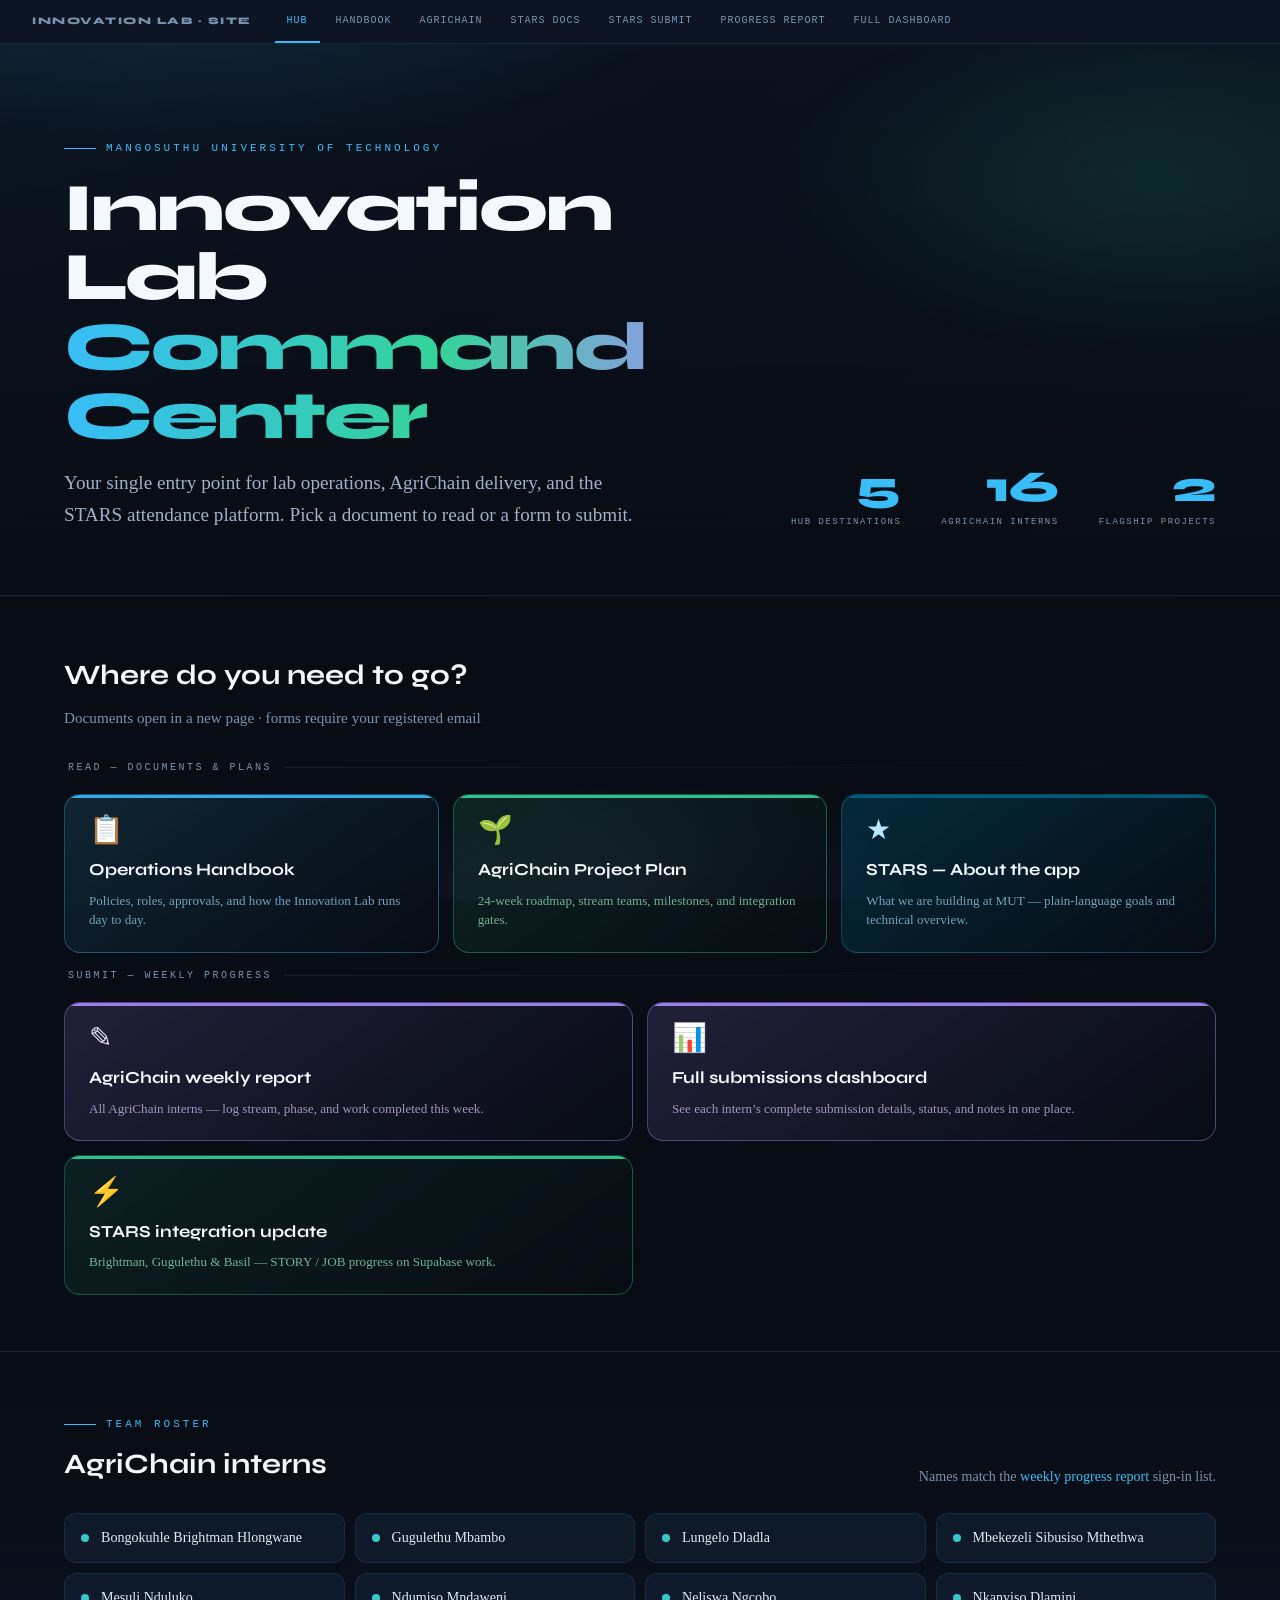
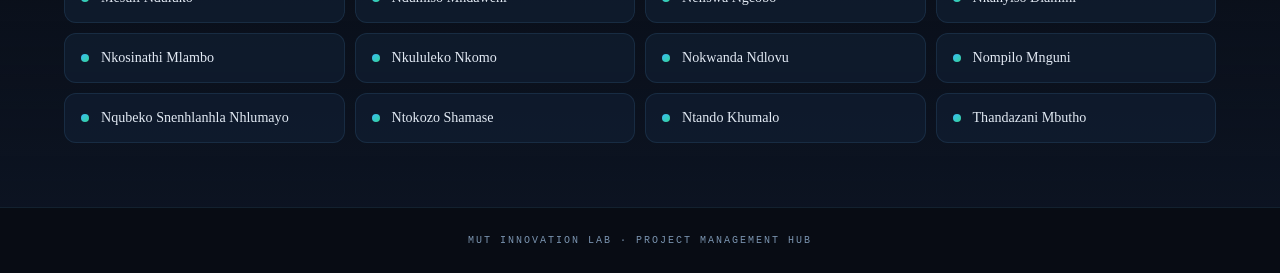
==== commit 550e97c9: "dasboard" ====
--- a/index.html
+++ b/index.html
@@ -85,6 +85,14 @@
           </div>
         </a>
 
+        <a class="hub-card hub-card--submit hub-card--report" href="dashboard-full.html">
+          <span class="hub-card-icon" aria-hidden="true">📊</span>
+          <div>
+            <div class="hub-card-title">Full submissions dashboard</div>
+            <div class="hub-card-desc">See each intern’s complete submission details, status, and notes in one place.</div>
+          </div>
+        </a>
+
         <a class="hub-card hub-card--submit hub-card--stars-submit" href="stars-submit.html">
           <span class="hub-card-icon" aria-hidden="true">⚡</span>
           <div>
